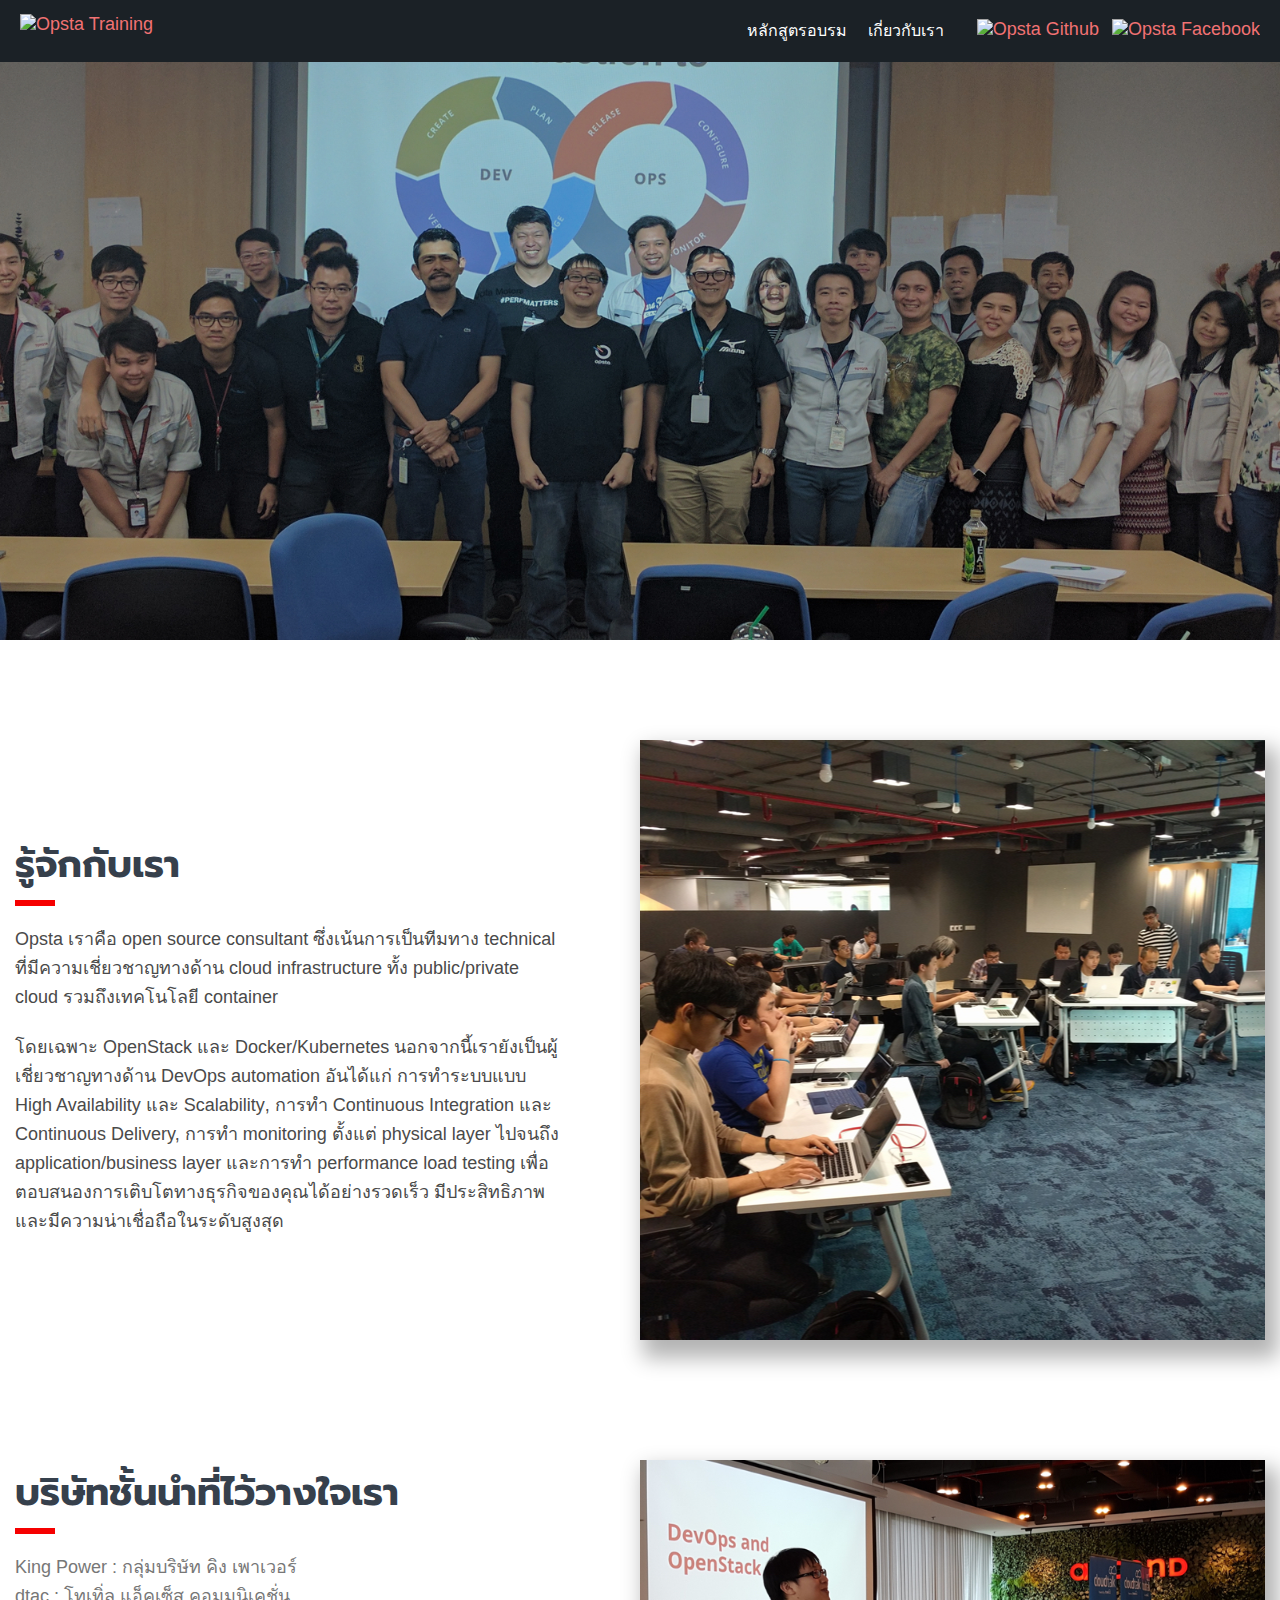
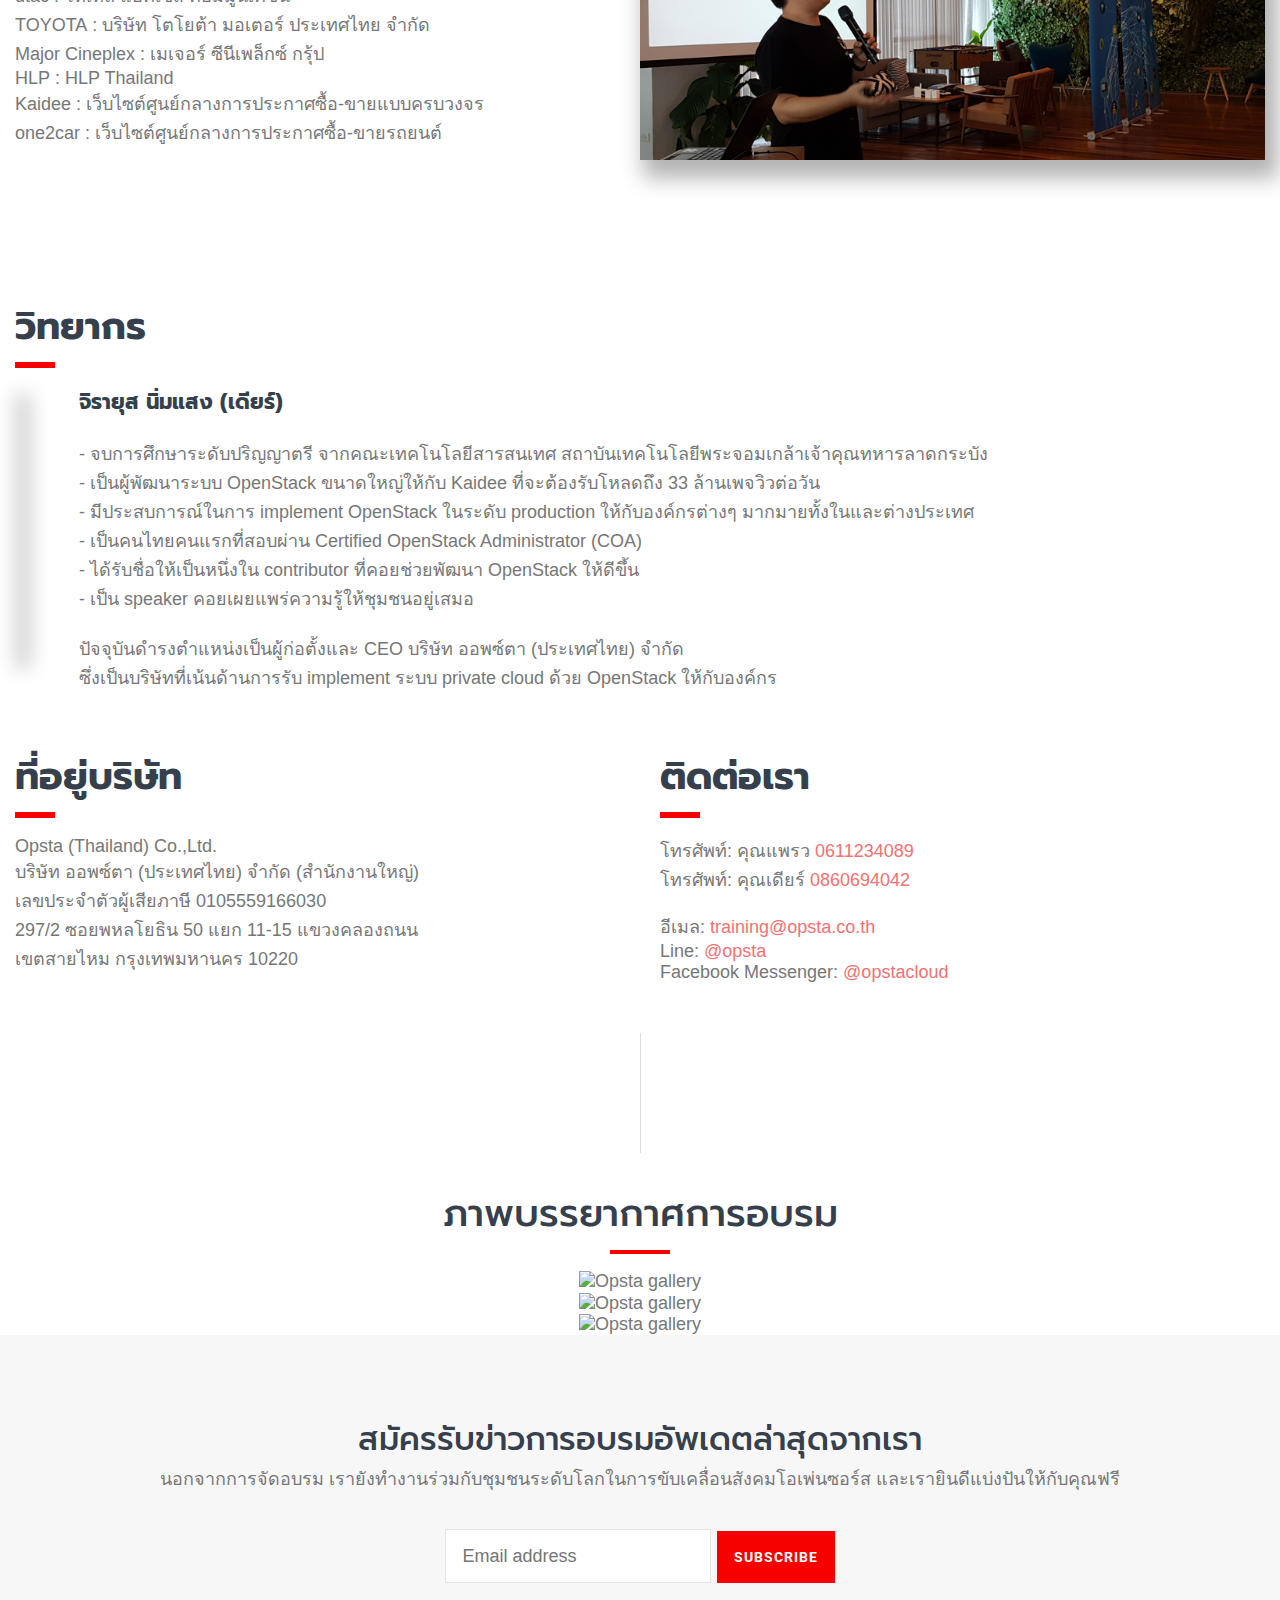
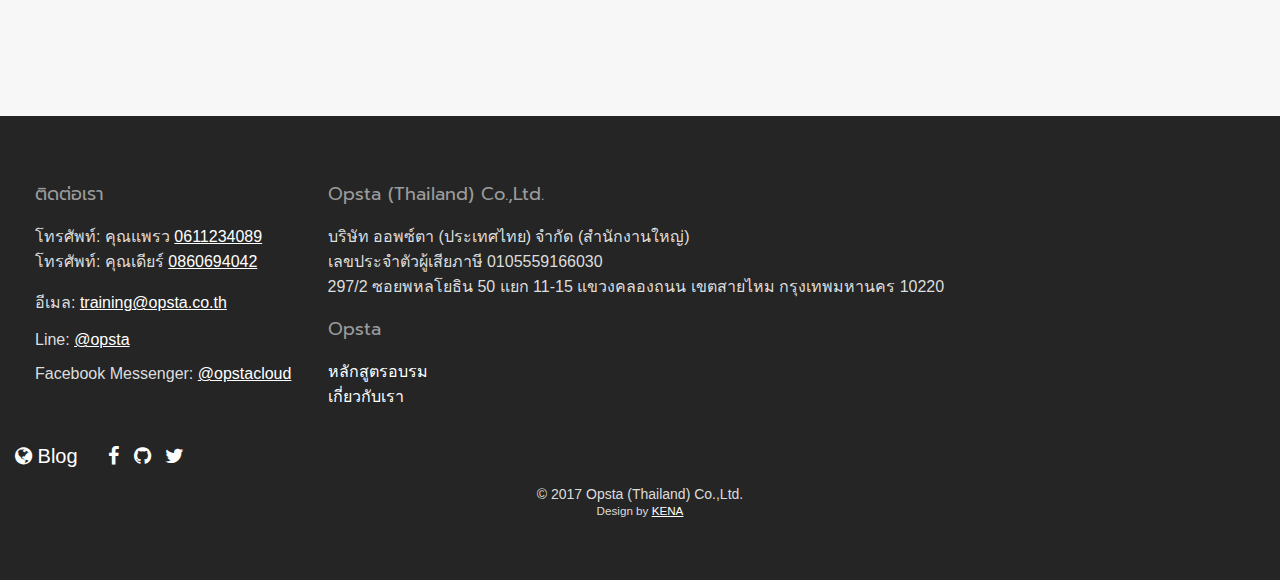
==== about.html @ 0e69b688 "Update responsive" ====
<!DOCTYPE HTML>
<html lang="en-US">
  <head>
    <title>About | OpenStack Expert | OpenStack Administration Workshop</title>
    <meta charset="utf-8" />
    <meta name="viewport" content="initial-scale=1.0,minimum-scale=1.0,maximum-scale=10.0,minimal-ui"/>
    <meta name="description" content=""/>
    <meta property="og:type" content="website"/>
    <meta property="og:title" content=""/>
    <meta property="og:description" content="">
    <meta property="og:site_name" content=""/>
    <meta property="og:url" content=""/>
    <link rel="icon" type="image/png" href="img/favicon.png" />
    <link href="./css/style.css" rel="stylesheet" />
    <link href="./css/theme.css" rel="stylesheet" />
    <link href="./css/workshop.css" rel="stylesheet" />
    <link href="https://fonts.googleapis.com/css?family=Roboto:400,700,900" rel="stylesheet">
    <link href="https://fonts.googleapis.com/css?family=Prompt:400,500,600,700" rel="stylesheet">
    <link href="https://fonts.googleapis.com/css?family=Quicksand:400,700" rel="stylesheet">
    <link rel="stylesheet" href="https://maxcdn.bootstrapcdn.com/font-awesome/4.5.0/css/font-awesome.min.css" />
    <script>
      (function(i,s,o,g,r,a,m){i['GoogleAnalyticsObject']=r;i[r]=i[r]||function(){
      (i[r].q=i[r].q||[]).push(arguments)},i[r].l=1*new Date();a=s.createElement(o),
      m=s.getElementsByTagName(o)[0];a.async=1;a.src=g;m.parentNode.insertBefore(a,m)
      })(window,document,'script','https://www.google-analytics.com/analytics.js','ga');

      ga('create', 'UA-130152-28', 'auto');
      ga('send', 'pageview');

    </script>
  </head>
  <body>
    <header class="navigation">
      <nav role="navigation">
        <a href="./">
          <img class="logo" src="img/Logo.svg" alt="Opsta Training" />
        </a>
        <div class="nav">
          <a href="./#course">หลักสูตรอบรม</a>
          <a href="about.html">เกี่ยวกับเรา</a>
          <span>
            <a class="data-link" href="https://github.com/opsta" target="_blank"><img src="img/icon-github.svg" alt="Opsta Github"/></a>
            <a class="data-link" href="https://www.facebook.com/opstacloud" target="_blank"><img src="img/icon-fb.svg" alt="Opsta Facebook"/></a>
          </span>
        </div>
      </nav>
    </header>
    <div class="header-about">
      <h1 class="title">We are Opsta</h1>
    </div>
    <section class="container about-us">
      <div class="table-content">
        <div class="content-list">
          <h2 class="title-section-content">รู้จักกับเรา</h2>
          <p class="content-des-list">
          <b>Opsta</b> เราคือ open source consultant ซึ่งเน้นการเป็นทีมทาง technical ที่มีความเชี่ยวชาญทางด้าน cloud infrastructure ทั้ง public/private cloud รวมถึงเทคโนโลยี container
          </p>
          <br>
          <p class="content-des-list">โดยเฉพาะ <b>OpenStack และ Docker/Kubernetes </b> นอกจากนี้เรายังเป็นผู้เชี่ยวชาญทางด้าน DevOps automation
            อันได้แก่ การทำระบบแบบ <b>High Availability</b> และ <b> Scalability</b>,
            การทำ <b> Continuous Integration</b> และ Continuous Delivery,
            การทำ monitoring ตั้งแต่ physical layer ไปจนถึง application/business layer
            และการทำ <b> performance load testing</b> เพื่อตอบสนองการเติบโตทางธุรกิจของคุณได้อย่างรวดเร็ว มีประสิทธิภาพ และมีความน่าเชื่อถือในระดับสูงสุด</p>
        </div>
        <div class="content-list">
          <div class="box-event present-about bg-cover">
          </div>
        </div>
      </div>
      <!-- END -->
      <div class="content">
        <div class="table-content">
          <div class="content-list">
            <h2 class="title-section-content">บริษัทชั้นนำที่ไว้วางใจเรา</h2>
            <ul class="non-list-data">
              <li><strong>King Power</strong> : กลุ่มบริษัท คิง เพาเวอร์</li>
              <li><strong>dtac</strong> : โทเทิ่ล แอ็คเซ็ส คอมมูนิเคชั่น</li>
              <li><strong>TOYOTA</strong> : บริษัท โตโยต้า มอเตอร์ ประเทศไทย จำกัด</li>
              <li><strong> Major Cineplex</strong> : เมเจอร์ ซีนีเพล็กซ์ กรุ้ป</li>
              <li><strong>HLP</strong> : HLP Thailand</li>
              <li><strong>Kaidee</strong> : เว็บไซต์ศูนย์กลางการประกาศซื้อ-ขายแบบครบวงจร</li>
              <li><strong>one2car</strong> :  เว็บไซต์ศูนย์กลางการประกาศซื้อ-ขายรถยนต์</li>
            </ul>
          </div>
          <div class="content-list">
            <div class="box-event present-event bg-cover">
            </div>
          </div>
        </div>
      </div>
      <!-- END -->
      <div class="content section-content" id="lecturer">
        <h2 class="title-section-content">วิทยากร</h2>
        <img src="https://training.opsta.io/img/Avatar2.png" alt="" class="about-lecturer">
        <h3 class="content-type">จิรายุส นิ่มแสง (เดียร์)</h3>
        <p>
          - จบการศึกษาระดับปริญญาตรี จากคณะเทคโนโลยีสารสนเทศ สถาบันเทคโนโลยีพระจอมเกล้าเจ้าคุณทหารลาดกระบัง <br>
          - เป็นผู้พัฒนาระบบ <strong> OpenStack </strong> ขนาดใหญ่ให้กับ Kaidee ที่จะต้องรับโหลดถึง 33 ล้านเพจวิวต่อวัน <br>
          - มีประสบการณ์ในการ implement OpenStack ในระดับ production ให้กับองค์กรต่างๆ มากมายทั้งในและต่างประเทศ <br>
          - เป็นคนไทยคนแรกที่สอบผ่าน <strong>Certified OpenStack Administrator (COA) </strong><br>
          - ได้รับชื่อให้เป็นหนึ่งใน contributor ที่คอยช่วยพัฒนา OpenStack ให้ดีขึ้น <br>
          - เป็น speaker คอยเผยแพร่ความรู้ให้ชุมชนอยู่เสมอ <br><br>
          ปัจจุบันดำรงตำแหน่งเป็นผู้ก่อตั้งและ CEO บริษัท ออพซ์ตา (ประเทศไทย) จำกัด <br>
          ซึ่งเป็นบริษัทที่เน้นด้านการรับ implement ระบบ private cloud ด้วย OpenStack ให้กับองค์กร
        </p>
      </div>
      <div class="content section-content">
        <div class="grid">
          <div class="col-6">
            <h2 class="title-section-content">ที่อยู่บริษัท</h2>
            <address>
              <strong>Opsta (Thailand) Co.,Ltd.</strong> <br>
              บริษัท ออพซ์ตา (ประเทศไทย) จำกัด (สำนักงานใหญ่)  <br>
              เลขประจำตัวผู้เสียภาษี 0105559166030 <br>
              297/2 ซอยพหลโยธิน 50 แยก 11-15 แขวงคลองถนน  <br>
              เขตสายไหม กรุงเทพมหานคร 10220
            </address>
          </div>
          <div class="col-6">
            <h2 class="title-section-content">ติดต่อเรา</h2>
            <p>
              โทรศัพท์: คุณแพรว <a href="tel:+66892885182">0611234089</a><br>
              โทรศัพท์: คุณเดียร์ <a href="tel:+66860694042">0860694042</a>
            </p>
            <p>
              อีเมล: <a href="mailto:training@opsta.co.th" target="_blank">training@opsta.co.th</a> <br>
              Line: <a href="http://line.me/ti/p/%40nuc8538i" target="_blank">@opsta</a> <br>
              Facebook Messenger: <a href="https://www.facebook.com/opstacloud/" target="_blank">@opstacloud</a>
            </p>
          </div>
        </div>
      </div>
    </section>

    <!-- END -->

    <hr class="gutter-content"/>

    <section class="section-gallery text-center">
      <h2 class="title-section-center">ภาพบรรยากาศการอบรม</h2>
      <div class="grid">
        <div class="col-4">
          <figure>
            <img src="img/gallery-1.jpg" alt="Opsta gallery">
          </figure>
        </div>
        <div class="col-4">
          <figure>
            <img src="img/gallery-2.jpg" alt="Opsta gallery">
          </figure>
        </div>
        <div class="col-4">
          <figure>
            <img src="img/gallery-3.jpg" alt="Opsta gallery">
          </figure>
        </div>
      </div>
    </section>

    <div class="section-subscribe text-center">
      <h2 class="title">สมัครรับข่าวการอบรมอัพเดตล่าสุดจากเรา</h2>
      <p class="des">นอกจากการจัดอบรม เรายังทำงานร่วมกับชุมชนระดับโลกในการขับเคลื่อนสังคมโอเพ่นซอร์ส และเรายินดีแบ่งปันให้กับคุณฟรี</p>
      <div id="mc_embed_signup">
        <form action="//opsta.us15.list-manage.com/subscribe/post?u=1d18418b2208ab98c441ec4a4&amp;id=fe31049965" method="post" id="mc-embedded-subscribe-form" name="mc-embedded-subscribe-form" class="validate" target="_blank" novalidate>
          <div id="mc_embed_signup_scroll">
          	<input type="email" value="" name="EMAIL" class="email" id="mce-EMAIL" placeholder="Email address" required>
            <!-- real people should not fill this in and expect good things - do not remove this or risk form bot signups-->
            <div style="position: absolute; left: -5000px;" aria-hidden="true"><input type="text" name="b_1d18418b2208ab98c441ec4a4_fe31049965" tabindex="-1" value=""></div>
            <span class="clear"><input type="submit" value="SUBSCRIBE" name="subscribe" id="mc-embedded-subscribe" class="btn-link"></span>
          </div>
        </form>
      </div>
      <img src="img/Technology-logo.svg" alt="">
    </div>
    <footer class="footer">
      <div class="container">
        <div class="grid">
          <div class="col-3">
            <h3 class="title">ติดต่อเรา</h3>
            <p>
              โทรศัพท์: คุณแพรว <a href="tel:+66892885182">0611234089</a><br>
              โทรศัพท์: คุณเดียร์ <a href="tel:+66860694042">0860694042</a>
            </p>
            <p>อีเมล: <a href="mailto:training@opsta.co.th" target="_blank">training@opsta.co.th</a></p>
            <p>Line: <a href="http://line.me/ti/p/%40nuc8538i" target="_blank">@opsta</a></p>
            <p>Facebook Messenger: <a href="https://www.facebook.com/opstacloud/" target="_blank">@opstacloud</a></p>
          </div>
          <div class="col-4">
            <h3 class="title">Opsta (Thailand) Co.,Ltd.</h3>
            <p>
              บริษัท ออพซ์ตา (ประเทศไทย) จำกัด (สำนักงานใหญ่) <br>
              เลขประจำตัวผู้เสียภาษี 0105559166030 <br>
              297/2 ซอยพหลโยธิน 50 แยก 11-15 แขวงคลองถนน
              เขตสายไหม กรุงเทพมหานคร 10220
            </p>
          </div>
          <div class="col-4 company-link">
            <h3 class="title">Opsta</h3>
            <p><a href="./#course">หลักสูตรอบรม</a></p>
            <p><a href="about.html">เกี่ยวกับเรา</a></p>
            <br/>
            <br/>
            <p>
              <a href="https://blog.opsta.io" target="_blank" class="icon-social"><span class="fa fa-globe"></span> Blog</a>
              <span class="social">
                <a href="https://facebook.com/opstacloud" target="_blank"><span class="fa fa-facebook"></span></a>
                <a href="https://github.com/opsta" target="_blank"><span class="fa fa-github"></span></a>
                <a href="https://twitter.com/opstacloud" target="_blank"><span class="fa fa-twitter"></span></a>
              </span>
            </p>
          </div>
        </div>
        <br>
        <p class="text-center copywriter">© 2017 Opsta (Thailand) Co.,Ltd. <br> <small> Design by <a href="http://kulachatkena.com/" target="_blank">KENA</a></small></p>
      </div>
    </footer>
  </body>
</html>
---- css/style.css ----
body {
    font-family: "Open Sans", Helvetica Neue, Helvetica, Arial, sans-serif;
    font-size: 18px;
    font-weight: 400;
    padding: 0;
    margin: 0;
    color: #777;
}
@media only screen and (min-width: 48em) {
    body {
        font-weight: 300;
    }
}
img {
    vertical-align: middle;
    max-width: 100%;
}
a {
    color: #F17273;
    text-decoration: none;
    -webkit-transition: color .2s;
    transition: color .2s;
}
a:hover {
    color: #36404C;
}
h1,
h2,
h3,
h4,
h5,
h6 {
  font-family: "Prompt", Arial, sans-serif;
  color: #36404C;
  margin-top: 0;
}
figure {
    margin: 0;
}
p {
    margin-top: 0;
}
.btn {
    display: block;
    text-align: center;
    background-color: #fff;
    border: 3px solid #36404C;
    color: #36404C;
    border-radius: 3px;
    padding: 10px 0;
    font-weight: 400;
    text-transform: uppercase;
}
.btn:hover {
    border-color: #F17273;
    color: #F17273;
}
.btn .fa {
    display: inline-block;
    margin-right: 15px;
}
.container {
    max-width: 1280px;
    margin: auto;
    padding: 0 15px;
}
.section-main {
    margin-top: 180px;
}
.section {
    padding-bottom: 30px;
}
.title {
    font-family: "Prompt", Arial, sans-serif;
    margin: 0;
}
@media only screen and (min-width: 48em) {
    .title {
        font-size: 42px;
    }
}
.title-section {
    font-family: "Prompt", Arial, sans-serif;
    font-size: 40px;
    border-left: 8px solid #F17273;
    position: relative;
    background-color: #fff;
    line-height: 40px;
    font-weight: 800;
    margin-bottom: 20px;
}
.title-section > b {
    background-color: #fff;
    display: inline-block;
    position: relative;
    padding: 0 15px;
    z-index: 20;
}
.title-section:after {
    content: '';
    width: 100%;
    background-color: #D8D8D8;
    height: 1px;
    position: absolute;
    top: 50%;
    right: 0;
}
.sub-title {
    font-size: 38px;
    margin: 15px 0;
}
.grid:before,
.grid:after {
    display: block;
    content: '';
    clear: both;
}
@media only screen and (min-width: 48em) {
    .grid {
        margin: 0 -20px;
    }
}
@media only screen and (min-width: 48em) {
    .col-3 {
        float: left;
        padding: 0 20px;
        width: 25%;
    }
    .col-6 {
        float: left;
        padding: 0 20px;
        width: 50%;
    }
}
@media only screen and (min-width: 48em) {
    .col-left {
        float: left;
        padding: 0 20px;
        width: 30%;
    }
}
@media only screen and (min-width: 48em) {
    .col-right {
        float: left;
        padding: 0 20px;
        width: 70%;
    }
}
/**
  1. Header
  2. Intro Company
  3. Service and Product
  4. About us
  5. Event
  6. Clients
  7. Contact us
  7. Footer
**/

*,
*:before,
*:after {
    box-sizing: border-box;
}
.header {
    position: fixed;
    left: 0;
    right: 0;
    top: 0;
    padding: 30px 0;
    background-color: #fff;
    box-shadow: 0 0 5px rgba(0, 0, 0, 0.1);
    z-index: 100;
}

.header nav {
    overflow: hidden;
}
.header #logo {
    float: left;
}
.header #logo img {
    display: block;
    height: 80px;
}
.header ul {
    list-style-type: none;
    padding: 0;
    margin: 0;
    float: right;
}
.header ul > li {
    display: inline-block;
    line-height: 4em;
    margin: 0 15px;
}
.header a {
    font-family: "Prompt", Arial, sans-serif;
    color: #36404C;
    font-weight: 400;
}
.nav-link::before {
    content: "";
    display: block;
    height: 150px;
    margin: -150px 0 0;
}
.intro {
    font-family: "Circular", Arial, sans-serif;
}
.poster {
    margin: 30px 0;
}
.company-intro {
    min-height: 440px;
    position: relative;
}
@media only screen and (min-width: 64em) {
    .company-intro {
        padding-bottom: 174px;
    }
}
@media only screen and (min-width: 48em) {
    .we-are-openstack {
        padding-top: 69.9999px;
    }
}
.intro-vision {
    font-size: 22px;
}
@media only screen and (min-width: 48em) {
    .intro-vision {
        max-width: 540px;
    }
}
.trusted-title {
    font-size: 18px;
    padding-top: 30px;
}
.trusted-by-our-costermers img {
    margin-right: 15px;
}
.we-build-scale {
    margin: -15px;
}
@media only screen and (min-width: 64em) {
    .we-build-scale {
        margin: 0;
        max-width: 60%;
        position: absolute;
        top: 0;
        right: 0;
    }
}
.service-section {
    padding-bottom: 50px;
}
.description-section {
    font-family: "Circular", Arial, sans-serif;
}
.intro strong,
.section strong {
    font-weight: bold;
}
.section-img {
    margin: 30px 0;
    text-align: left;
}
.section p {
    font-family: "Circular", Arial, sans-serif;
}
.description-section p {
    margin-bottom: 10px;
}
.service-lists {
    padding-top: 45px;
}
.service-lists .list-item {
    margin-bottom: 30px;
}
.title-service {
    font-size: 28px;
    margin: 0 0 5px;
}
.icon-service {
    float: left;
    overflow: hidden;
    margin-right: 30px;
    height: 48px;
}
@media only screen and (min-width: 48em) {
    .icon-service {
        height: auto;
    }
}
.detail {
    clear: left;
    margin-top: 15px;
}
@media only screen and (min-width: 48em) {
    .detail {
        clear: none;
        margin-top: 0;
    }
}
.photo-event {
    border-bottom: 8px solid #F17273;
    margin-bottom: 10px
}
.founder-opsta {
    overflow: hidden;
    padding: 20px;
}
.founder {
    float: left;
    margin: 0 0 20px 39.999px;
    position: relative;
}
.founder > img {
    position: relative;
    z-index: 10;
}
.founder:after {
    background-color: #F17273;
    width: 70%;
    height: 70%;
    position: absolute;
    content: '';
    bottom: -10px;
    right: -10px;
}
#name {
    font-family: "Open Sans", Helvetica Neue, Helvetica, Arial, sans-serif;
    font-size: 38px;
    font-weight: 300;
    margin-top: -10px;
    margin-bottom: 0;
}
.bio {
    float: left;
}
.expert {
    font-family: "Prompt", Arial, sans-serif;
    font-size: 35px;
    margin: 0;
}
.global-event {
    background-image: url(../img/full-bg-event.jpg);
    background-color: #36404C;
    -webkit-background-size: cover;
    -moz-background-size: cover;
    -o-background-size: cover;
    background-size: cover;
    position: relative;
    padding-top: 615px;
    padding-bottom: 75px;
    color: #fff;
}
.openstack-submit {
    border-left: 42px solid #F17273;
    padding-left: 30px;
}
.title-event {
    color: #fff;
    font-size: 48px;
    line-height: 42px;
}
.event-date-time {
    font-size: 22px;
}
.description-event {
    font-size: 28px;
}
.more-photo-event {
    font-size: 22px;
}
.more-photo-event a {
    text-decoration: underline;
    color: #fff;
    display: inline-block;
    margin-left: 15px;
}
.more-photo-event a:hover {
    color: #F17273;
}
.more-photo-event .icon-photo {
    margin-right: 15px;
}
.our-clients-and-partner {
    padding: 110px 0;
}
.our-clients-and-partner .title-section:after {
    display: none;
}
.our-partner .first-partner {
    margin-right: 60px;
}
.contact-us {
    border-top: 1px solid #D8D8D8;
    padding-top: 30px;
    padding: 50px 0;
    color: #36404C;
}

.contact-us p {
    font-size: 22px;
    max-width: 540px;
}
.list-contact {
    padding-top: 30px;
    font-size: 28px;
    color: #36404C;
}
.list-contact span {
    display: inline-block;
    margin: 0 15px 0 0;
}
.box-other-site {
    background-color: #f0f4f6;
    padding: 15px;
    min-height: 400px;
    border-bottom: 8px solid #F17273;
}
@media only screen and (min-width: 48em) {
    .box-other-site {
        padding: 45px;
        margin-left: 100px;
    }
}
.box-other-site .title-box {
    letter-spacing: 2px;
}
.box-other-site p {
    color: #36404C;
    font-size: 18px;
}
.box-other-site .icon-social {
    background-color: #fff;
    display: inline-block;
    font-weight: 400;
    color: #36404C;
    border-radius: 3px;
    padding: 6px 16px;
    border: 1px solid #D8D8D8;
}
.box-other-site .icon-social:hover {
    color: #F17273;
}
.box-other-site {
    font-family: "Circular", Arial, sans-serif;
}
.link-blog {
    font-size: 22px;
    font-weight: 400;
    display: inline-block;
    margin-bottom: 15px;
}
.thanks {
    padding-top: 30px;
    font-weight: 400;
}
.ceo-contact {
    display: block;
    border-radius: 100%;
    float: left;
    overflow: hidden;
    margin-right: 15px;
    height: 64px;
}
.footer-content {
    background-color: #262c30;
    padding: 45px 0;
    color: #D8D8D8;
    overflow: auto;
    font-size: 14px;
}
.footer-content .copyright {
    opacity: .7;
    margin: 0;
}
@media only screen and (min-width: 64em) {
    .footer-content .copyright {
        float: left;
    }
}
.footer-content .privacy {
    margin: 0;
}
@media only screen and (min-width: 64em) {
    .footer-content .privacy {
        float: right;
    }
}
.footer-content .privacy a {
    color: #D8D8D8;
    letter-spacing: 2px;
    opacity: .7;
}

@media only screen and (max-width: 48em) {
  body {
    font-size: 16px;
  }

  .header {
    padding: 0;
  }

  .header nav {
    box-shadow: 0 2px 4px rgba(0,0,0,.1);
    overflow: auto;
  }

  .header #logo {
    float: none;
    text-align: center;
  }

  .header #logo img {
    height: 24px;
    margin: 16px auto;
  }

  .header ul {
    overflow-y: scroll;
    white-space: nowrap;
    float: none;
  }

  .header ul > li {
    line-height: 30px;
    font-size: 14px;
    display: inline-block;
    margin-left: 0;
  }

  .section-main {
    margin-top: 120px;
  }

  .expert {
    font-size: 24px;
  }

  .title-section {
    font-size: 32px;
  }

  .founder {
    float: none;
    margin: 0;
  }

  .founder:after {
    display: none;
  }

  .bio {
    float: none;
    margin-top: 2em;
  }

  .founder-opsta ul {
    margin-left: 1em;
    padding: 0;
  }
}

.text-center {
  text-align: center;
}

.customers-review {
  text-align: center;
  color: #333;
}
.customers-review .title-section {
  border-left: none;
}

blockquote {
  margin: 20px 0;
  min-height: 120px;
}

.feedback img {
  padding-top: 20px;
  display: inline-block;
  border-top: 1px solid #F17273;
}

.customer-name {
  display: block;
}

.article-blog ul {
  list-style: none;
  margin: 0;
  padding: 0;
}

.article-blog ul li {
  display: block;
  overflow: hidden;
}

.thumb-blog {
  display: block;
  float: left;
  overflow: hidden;
  height: 128px;
  margin: 0 10px 20px 0;
}

.title-blog {
  margin-bottom: 0;
}

.label-blog {
  font-size: 12px;
  display: inline-block;
  background-color: #F17273;
  color: #fff;
  padding: 2px 8px;
  border-radius: 2px;
}
---- css/theme.css ----
/*============================================ Header */
/*
  transition: 0.4s cubic-bezier(0.18, 0.98, 0.45, 1);
*/

.navigation {
  background-color: #1b2126;
  position: absolute;
  top: 0;
  left: 0;
  right: 0;
  padding: 10px 20px;
}

.navigation .logo {
  height: 34px;
  display: inline-block;
  margin-top: 4px;
}

.navigation .nav {
  float: right;
  overflow: hidden;
}

.nav > a {
  display: inline-block;
  color: #fff;
  font-size: 16px;
  margin-left: 16px;
  line-height: 42px;
  transition: 0.4s cubic-bezier(0.18, 0.98, 0.45, 1);
}

.nav > span {
  display: inline-block;
  margin-left: 20px;
}

.nav > span img {
  display: inline-block;
  vertical-align: middle;
  margin-left: 8px;
  height: 24px;
  transition: 0.4s cubic-bezier(0.18, 0.98, 0.45, 1);
}

.data-link {
  transition: 0.4s cubic-bezier(0.18, 0.98, 0.45, 1);
}

.nav a:hover {
  opacity: .7;
}

/*============================================ Title */
.title-section-content {
  font-size: 28px;
  margin: 18px 0;
  line-height: 1;
  text-transform: uppercase;
}

.title-section-content:after,
 .section-content .title-content:after {
  display: block;
  width: 40px;
  height: 6px;
  background-color: #F60000;
  content: "";
  margin: 16px 0 0;
  line-height: 1;
}

.title-label {
  font-family: 'Roboto', sans-serif;
  font-weight: 900;
  font-size: 14px;
  text-transform: uppercase;
  color: #F60000;
  letter-spacing: 2px;
}

.title-label > span {
  display: inline-block;
  margin-left: 16px;
  color: #9B9B9B;
}

/*========================================= Paragraph */
.content-type {
  font-family: "Prompt", Arial, sans-serif;
}

/*========================================= Button */
.btn-link {
  background: #F60000;
  font-family: "Prompt", Arial, sans-serif;
  display: inline-block;
  font-size: 14px;
  font-weight: 500;
  color: #FFFFFF;
  letter-spacing: 1px;
  line-height: 50px;
  line-height: 50px;
  padding: 0 16px;
  margin-top: 20px;
  border: 1px solid #F60000;
  transition: 0.4s cubic-bezier(0.18, 0.98, 0.45, 1);
}

.btn-link:hover {
  background: #fff;
  color: #F60000;
}

.btn-course {
  font-family: 'Roboto', sans-serif;
  display: inline-block;
  font-size: 32px;
  font-weight: bold;
  color: #F60000;
  letter-spacing: 1px;
  line-height: 65px;
  padding: 0 24px;
  margin-top: 20px;
  border: 1px solid #F60000;
  transition: 0.4s cubic-bezier(0.18, 0.98, 0.45, 1);
}

.btn-link-blog {
  font-family: "Prompt", Arial, sans-serif;
  display: inline-block;
  font-size: 14px;
  font-weight: 500;
  letter-spacing: 1px;
  line-height: 50px;
  line-height: 50px;
  padding: 0 16px;
  margin-top: 20px;
  border: 1px solid #F60000;
  transition: 0.4s cubic-bezier(0.18, 0.98, 0.45, 1);
  background: #fff;
  color: #F60000;
}

.btn-link-blog:hover {
  background: #F60000;
  color: #FFFFFF;
}

.btn-register {
  background: #F60000;
  font-family: "Prompt", Arial, sans-serif;
  display: block;
  font-size: 18px;
  font-weight: 500;
  color: #FFFFFF;
  letter-spacing: 1px;
  line-height: 65px;
  line-height: 65px;
  padding: 0 38px;
  border: 1px solid #F60000;
  transition: 0.4s cubic-bezier(0.18, 0.98, 0.45, 1);
  text-align: center;
}

.btn-register:hover {
  background: #fff;
  color: #F60000;
}

/*============================================ Section subscribe */
.section-subscribe {
  background-color: #F7F7F7;
  padding: 5rem 20px;
}

.section-subscribe .des {
  font-size: 18px;
}

.section-subscribe .title {
  font-size: 32px;
  font-weight: 500;
}

.section-subscribe .email {
  background-color: #fff;
  border: 1px solid #E4E4E4;
  line-height: 36px;
  padding: 8px 16px;
  font-size: 18px;
  box-sizing: border-box;
}

#mc_embed_signup {
  margin-bottom: 2rem;
}

#mc-embedded-subscribe {
  font-family: 'Roboto', sans-serif;
  font-weight: bold;
  cursor: pointer;
}
/*============================================ box */
.box-event {
  background: #FFFFFF;
  box-shadow: 8px 13px 20px 5px rgba(0,0,0,0.30);
  width: 100%;
  /*min-height: 670px;*/
  text-align: center;
  display: block;
  transition: 0.4s cubic-bezier(0.18, 0.98, 0.45, 1);
}

.box-event:hover {
  box-shadow: 8px 13px 20px 5px rgba(0,0,0,0.4);
}

.wrap-event {
  padding: 8% 20px;
}

.wrap-event img {
  max-width: 248px;
}

.wrap-event .title,
.sub-title {
  font-family: 'Quicksand', sans-serif;
  font-weight: bold;
  font-size: 28px;
}

.wrap-event .title {
  margin: 2rem 0 6rem;
}

.wrap-event .date-time {
  font-size: 34px;
  font-family: 'Quicksand', sans-serif;
  font-weight: bold;
  color: #252525;
}

.wrap-event .label-course {
  color: #252525;
  margin: 0;
  font-weight: bold;
  letter-spacing: 2px;
  font-family: 'Roboto', sans-serif;
  font-size: 16px;
  text-transform: uppercase;
}
/*======================================== Workshop */
.workshop-list,
.content-list {
  padding: 20px 0;
}

.des-workshop,
.content-des-list {
  font-size: 18px;
  margin-bottom: 0;
  color: #4A4A4A;
}

/*============================================ Hero */
.into-service {
  background-size: cover;
  background-repeat: no-repeat;
  background-position: 100%;
  background-image: url(../img/full-cover.jpg);
  background-color: #222;
  padding: 8rem 0;
  text-align: center;
}

.into-service .title {
  font-family: 'Roboto', sans-serif;
  color: #fff;
  font-size: 32px;
  font-weight: bold;
  letter-spacing: 2px;
  margin: 4rem 0 3rem;
}

.into-service .title:after {
  display: block;
  width: 80px;
  height: 16px;
  background-color: #F60000;
  content: "";
  margin: 8px auto 0;
}

.des-into {
  color: #fff;
  max-width: 580px;
  line-height: 1.6;
  padding: 2rem 20px;
  margin: auto;
}

/* =================================== Card */
/* =================================== Gutter */
.gutter-content {
  background-color: #ddd;
  border: none;
  width: 1px;
  height: 120px;
  margin: auto;
  margin-top: 2rem;
}

/* =================================== Blog */
.section-blog {
  max-width: 880px;
  margin: auto;
  padding-bottom: 2rem;
}

.title-section-center,
.section-blog .title {
  font-size: 28px;
  font-weight: 500;
  margin: 2rem 0 1rem 0;
}

.title-section-center:after,
.section-blog .title:after {
  display: block;
  width: 60px;
  height: 4px;
  background-color: #F60000;
  content: "";
  margin: 8px auto 0;
}

.title-article {
  font-size: 18px;
  margin-bottom: 1rem;
  min-height: 56px;
  transition: 0.4s cubic-bezier(0.18, 0.98, 0.45, 1);
}

.article:hover .title-article {
  color: #F60000;
}

/*============================== section gallery */
.section-gallery .grid {
  margin: 0;
}

.section-gallery .col-4 {
  padding: 0;
}

/*============================== Footer */
.footer {
  background-color: #252525;
  padding: 4rem 20px 3rem;
  font-size: 16px;
  color: #ddd;
}

.footer .title {
  font-size: 18px;
  color: #9B9B9B;
  font-weight: 400;
  margin-bottom: 1rem;
}

.footer a {
  color: #fff;
  text-decoration: underline;
  transition: 0.4s cubic-bezier(0.18, 0.98, 0.45, 1);
}

.footer a:hover {
  opacity: .7;
}

.company-link p {
  margin-bottom: 0;
}

.company-link a {
  text-decoration: none;
}

.company-link a:hover {
  text-decoration: underline;
}

.footer .social {
  display: inline-block;
  margin-left: 16px;
}

.icon-social {
  font-size: 20px;
}

.social a {
  display: inline-block;
  margin-left: 10px;
  font-size: 20px;
}

.copywriter {
  font-size: 14px;
}

@media only screen and (min-width: 48em) {
  .title-section-center {
    font-size: 38px;
  }

  .object-left {
    position: relative;
    left: -2rem;
  }

  .object-right {
    position: relative;
    right: -2rem;
  }

  .workshop-list.workshop-wrap {
    padding-left: 5rem;
  }

  .object-left .des-workshop {
    padding-right: 0;
  }

  .title-section-content {
    font-size: 38px;
  }

  .into-service {
    padding: 12rem 0;
  }

  .into-service .title {
    font-size: 80px;
  }

  /* Workshop */
  .table-content {
    display: table;
    margin: 5rem 0;
    width: 100%;
  }

  .workshop-list,
  .content-list {
    display: table-cell;
    width: 50%;
    vertical-align: middle;
  }

  .des-workshop,
  .content-des-list {
    padding-right: 5rem;
  }
}

@media only screen and (max-width: 480px) {
  .nav > span {
    display: none;
  }

  .text-right {
    text-align: left;
  }

  [class*="col-"] + [class*="col-"] {
    margin-top: 2rem;
  }
}
---- css/workshop.css ----
/*====================== Title Article */
.title-content {
  font-size: 28px;
  text-transform: uppercase;
  margin-bottom: .25rem;
}

.bg-cover {
  background-size: cover;
  background-repeat: no-repeat;
  background-position: 100%;
}

.cover-service {
  background-size: cover;
  background-repeat: no-repeat;
  background-position: 100%;
  background-image: url(../img/full-cover.jpg);
  padding: 20rem 0;
  text-align: center;
}

.item-card-workshop {
  background-image: url(../img/item-card.svg);
  width: 94%;
  max-width: 1440px;
  margin: -30rem auto 5rem;
  background-color: #f60000;
}

.workshop-info {
  padding: 2rem;
  display: -webkit-box;
  display: -ms-flexbox;
  display: flex;
  -webkit-box-orient: horizontal;
  -webkit-box-direction: normal;
  -ms-flex-flow: row wrap;
  flex-flow: row wrap;
}

.workshop-info .head {
  -webkit-box-flex: 4;
  -ms-flex: 3 0px;
  flex: 3 0px;
}

.workshop-info .head > h1 {
  color: #fff;
  font-size: 40px;
  line-height: 40px;
  margin-bottom: 2rem;
}

.workshop-info .head > h1:after {
  display: block;
  content: "";
  width: 120px;
  height: 16px;
  background-color: #000;
  margin-top: 8px;
}

.workshop-info .event-card {
  -webkit-box-ordinal-group: 3;
  -ms-flex-order: 2;
  order: 2;
  -webkit-box-flex: 2;
-ms-flex: 2 0px;
  flex: 2 0px;
}

.workshop-info .founder-event {
  -webkit-box-ordinal-group: 4;
  -ms-flex-order: 3;
  order: 3;
  -webkit-box-flex: 1;
  -ms-flex: 1 100%;
  flex: 1 100%;
  margin-top: -185px;
  color: #fff;
}


.founder-event .profile {
  height: 120px;
}

.founder-event .name {
  font-size: 38px;
}


/*============================================================= Article */
.content {
  font-size: 16px;
}

.section-content {
  padding-top: 3rem;
}

.section-content .title-content {
  margin-bottom: 1rem;
}

.section-content .title-content:after {
  margin-top: 4px;
}

.keyword {
  color: #f60000;
}

.icon-event {
  display: inline-block;
}

.event-detail span.fa {
  color: #252525 !important;
}

.event-detail .fix-content {
  max-width: 420px;
}

.event-info {
  position: relative;
}

.map-location {
  display: inline-block;
  vertical-align: top;
  max-width: 168px;
  text-align: center;
  color: #4A4A4A;
}

.map-location > img {
  margin-bottom: 1rem;
}

/*===========================================================  Trainer */
.trainer .profile {
  height: 120px;
  margin-bottom: 1rem;
}

.trainer .content-type {
  font-weight: bold;
  font-size: 18px;
  color: #252525;
  margin: 0;
}

/* RWD MAX Screen Mobile */
@media only screen and (max-width: 34em) {
  .workshop-info {
    padding: 1rem;
  }
  .workshop-info .head > h1 {
    font-size: 32px;
  }

  .wrap-event .title {
    font-size: 22px;
    margin-bottom: 1rem;
  }
}

/* ====================================================== Form Register */
.header-form {
  background-image: url(../img/header-form.jpg);
  background-size: cover;
  background-position: 100%;
  padding: 15rem 0;
  text-align: center;
  margin-bottom: -10rem;
}

.form-register {
  text-align: center;
  padding: 0;
  border-top: 10px solid #F60000;
  background-color: #fff;
}

.header-form .title,
.header-about .title {
  color: #fff;
  line-height: normal;
  margin-bottom: 3rem;
  letter-spacing: 1px;
}

.header-form .title b {
  display: block;
  font-size: 24px;
  font-weight: 500;
}

.icon-form {
  width: 80px;
  margin-bottom: 2rem;
}

/* =============================================================  About */
.about-us .title-section-content {
  margin-top: 0;
}

.non-list-data {
  padding: 0;
  margin-left: 0;
  list-style-type: none;
  margin-bottom: 0;
}

.header-about {
  background-image: url(../img/header-about.jpg);
  background-size: cover;
  background-position: center;
  background-color: #222;
  padding: 8rem 0;
  text-align: center;
  text-transform: uppercase;
  color: #fff;
}

.header-about .title {
  display: none;
}

.present-about {
  background-image: url(../img/present-about.jpg);
  background-position: center;
  height: 600px;
}

.present-event {
  background-image: url(../img/photo-event.jpg);
  background-position: center;
  height: 300px;
}

address {
  font-style: normal;
}

.about-lecturer {
  height: 138px;
  float: left;
  overflow: hidden;
  margin: 0 1rem 1rem 0;
  box-shadow: 8px 13px 20px 5px rgba(0,0,0,0.30);
}

/* RWD MAX Screen Tablet */
@media only screen and (max-width: 480px) {
  .item-card-workshop {
    margin-bottom: 2rem;
  }
}

@media only screen and (max-width: 64em) {
  .workshop-info .head {
    flex: 1 100%;
  }

  .workshop-info .event-card {
    flex: 1 100%;
    margin-top: 2rem;
  }

  .workshop-info .founder-event {
    margin-top: 2rem;
    margin-bottom: 0;
    text-align: center;
  }

  .sub-title {
    font-size: 22px;
  }

  .header-form {
    padding: 5rem 0;
    margin-bottom: -5rem;
  }
}

/* RWD Desktop 1024px */
@media only screen and (min-width: 64em) {
  .workshop-info .head > h1 {
    font-size: 80px;
    line-height: 80px;
    margin-top: 3rem;
  }

  .register {
    position: absolute;
    top: 20px;
    right: 0;
  }

  .btn-register  {
    display: inline-block;
  }

  .content {
    font-size: 18px;
  }

  .founder-event .profile {
    float: left;
    overflow: hidden;
    height: 156px;
    margin-right: 2rem;
  }

  .header-about {
    padding: 20rem 0;
    margin-bottom: 4rem;
  }

  .about-lecturer {
    float: left;
    height: 264px;
    overflow: hidden;
    margin: 0 4rem 2rem 0;
  }

  .map-location {
    margin-top: -1.8rem;
  }
}

/* RWD Large Screen */
@media only screen and (min-width: 1660px) {
  .workshop-info {
    padding: 5rem;
  }

  .cover-service {
    padding: 20rem 0;
  }
}
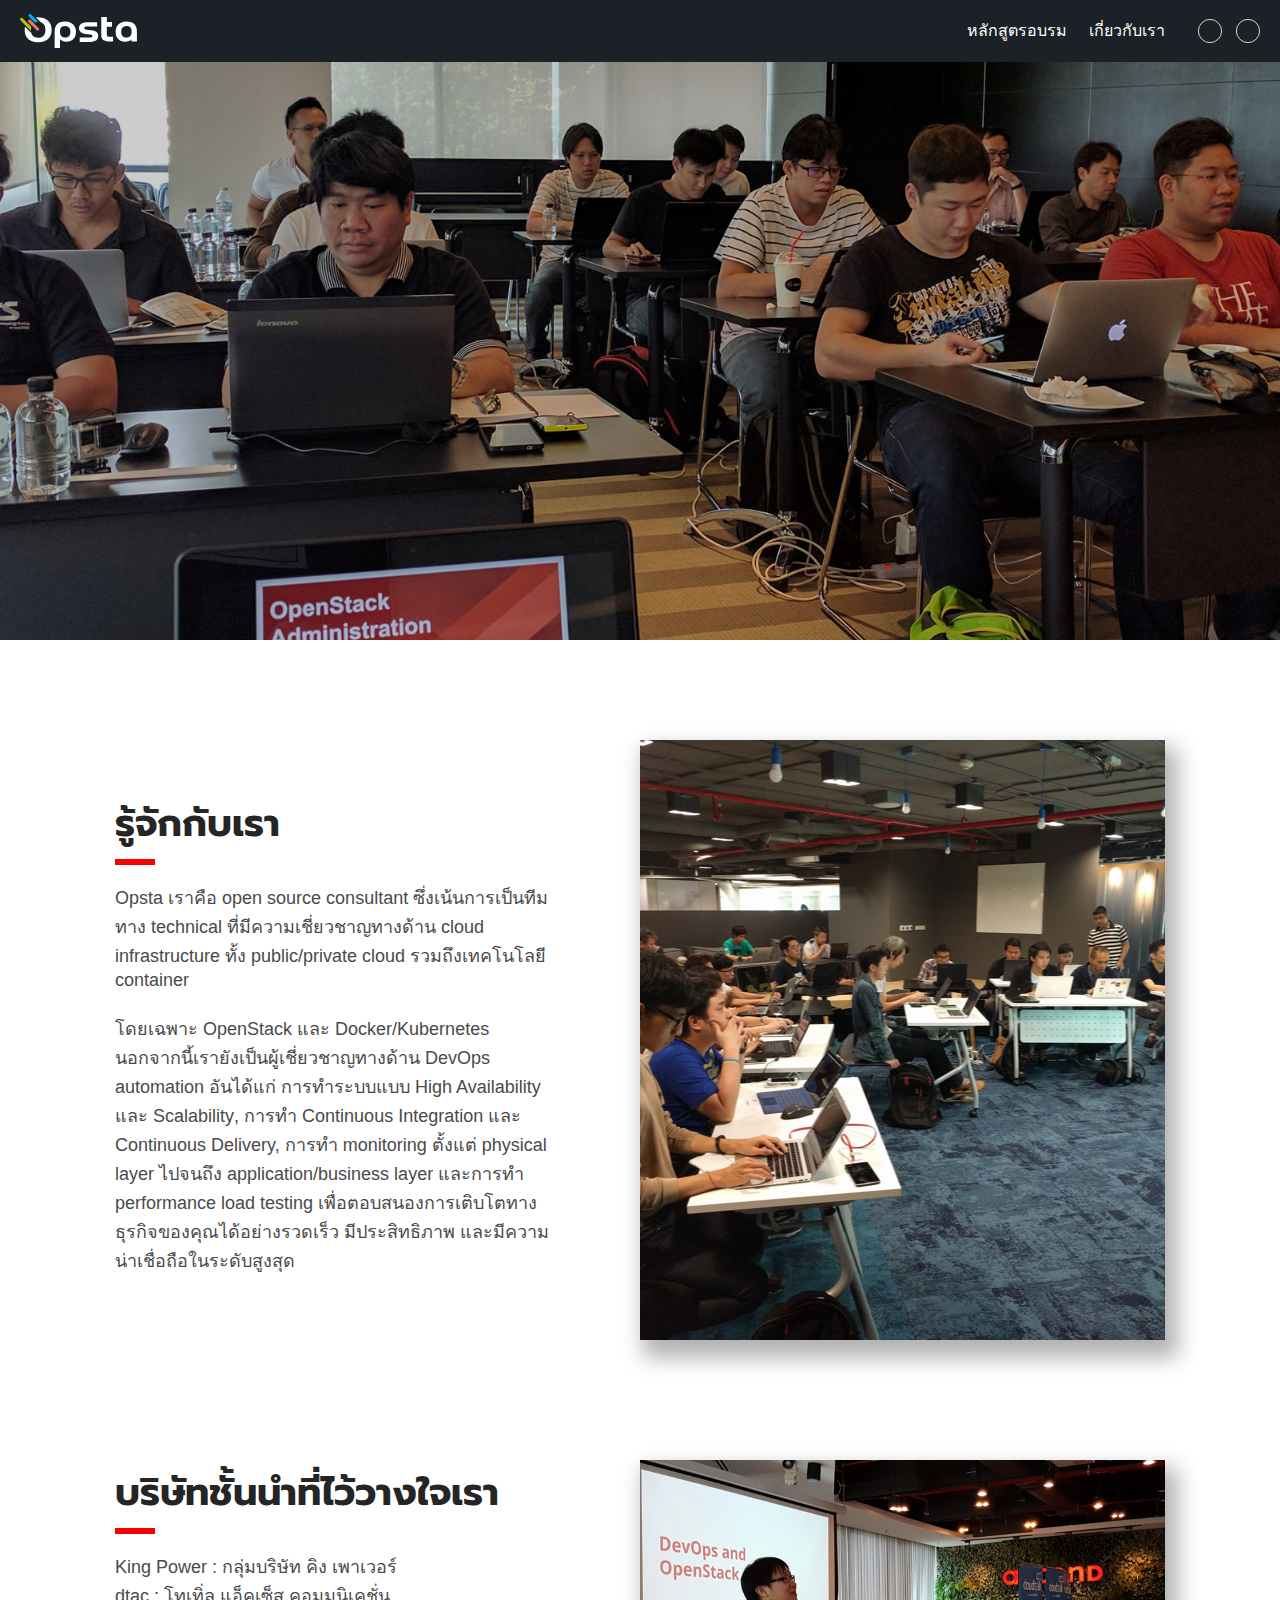
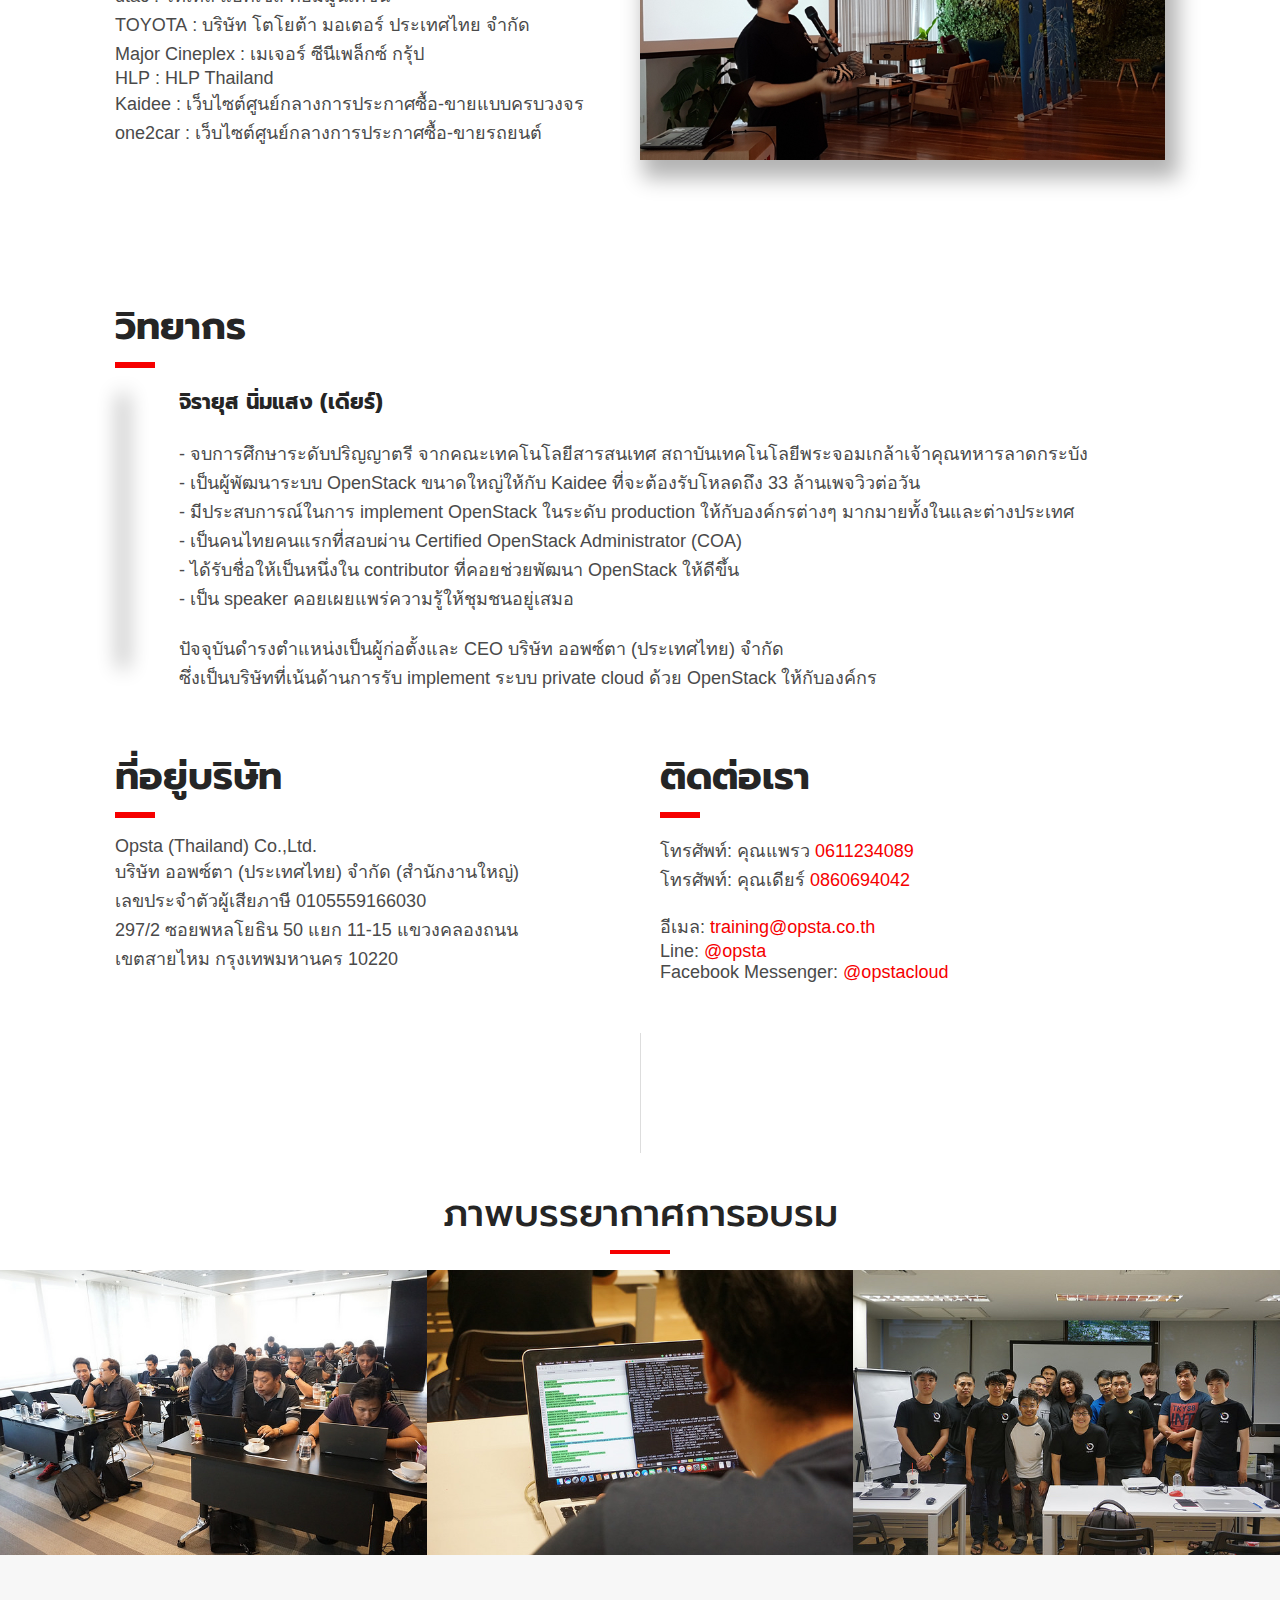
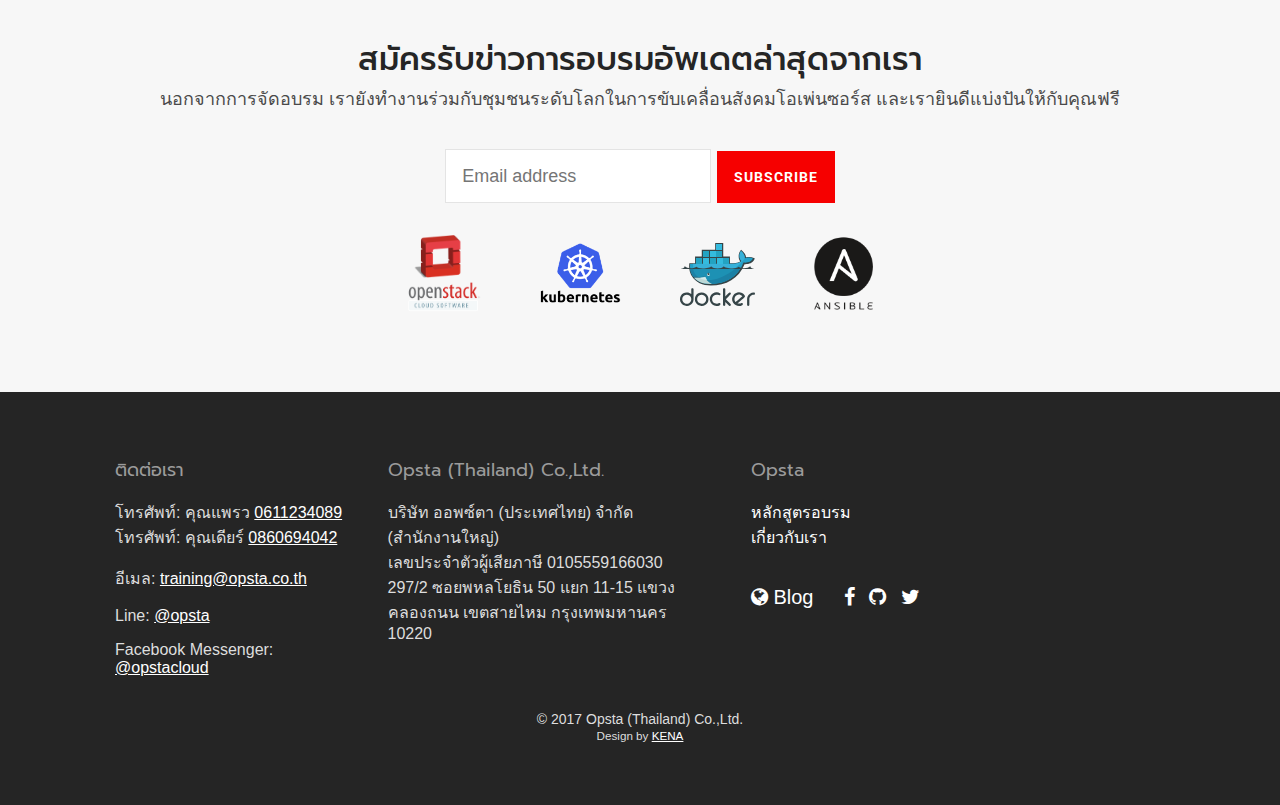
==== commit 185b025a: "Merge 49336cb681fffca2298b90ec8f021c645f0541a4 into d679b17f80a2cb4245a9b7071ced13166d0eb85f" ====
--- a/about.html
+++ b/about.html
@@ -10,6 +10,7 @@
     <meta property="og:description" content="">
     <meta property="og:site_name" content=""/>
     <meta property="og:url" content=""/>
+    <meta property="og:image" content="https://training.opsta.io/fb-og.jpg" />
     <link rel="icon" type="image/png" href="img/favicon.png" />
     <link href="./css/style.css" rel="stylesheet" />
     <link href="./css/theme.css" rel="stylesheet" />
--- a/css/style.css
+++ b/css/style.css
@@ -1,11 +1,27 @@
+html {
+  text-rendering: optimizeLegibility;
+  -webkit-font-smoothing: antialiased;
+  -moz-osx-font-smoothing: grayscale;
+  -moz-font-feature-settings: "liga", "kern";
+  background-color: #000;
+  margin: 0;
+  padding: 0;
+}
+
 body {
-    font-family: "Open Sans", Helvetica Neue, Helvetica, Arial, sans-serif;
-    font-size: 18px;
-    font-weight: 400;
+    font-family: Arial, sans-serif;
+    background-color: #fff;
+    font-size: 20px;
+    font-weight: normal;
     padding: 0;
     margin: 0;
-    color: #777;
-}
+    color: #4A4A4A;
+    max-width: 1874px;
+    margin: auto;
+    position: relative;
+    overflow-x: hidden;
+}
+
 @media only screen and (min-width: 48em) {
     body {
         font-weight: 300;
@@ -16,7 +32,7 @@
     max-width: 100%;
 }
 a {
-    color: #F17273;
+    color: #F60000;
     text-decoration: none;
     -webkit-transition: color .2s;
     transition: color .2s;
@@ -31,7 +47,7 @@
 h5,
 h6 {
   font-family: "Prompt", Arial, sans-serif;
-  color: #36404C;
+  color: #252525;
   margin-top: 0;
 }
 figure {
@@ -59,11 +75,13 @@
     display: inline-block;
     margin-right: 15px;
 }
+
 .container {
-    max-width: 1280px;
+    max-width: 1080px;
     margin: auto;
     padding: 0 15px;
 }
+
 .section-main {
     margin-top: 180px;
 }
@@ -126,10 +144,20 @@
         padding: 0 20px;
         width: 25%;
     }
+    .col-4 {
+        float: left;
+        padding: 0 20px;
+        width: 33.333333%;
+    }
     .col-6 {
         float: left;
         padding: 0 20px;
         width: 50%;
+    }
+    .col-8 {
+      float: left;
+      padding: 0 20px;
+      width: 66.666666%;
     }
 }
 @media only screen and (min-width: 48em) {
@@ -491,6 +519,13 @@
         float: right;
     }
 }
+
+@media only screen and (min-width: 1660px) {
+  .container {
+    max-width: 1280px;
+  }
+}
+
 .footer-content .privacy a {
     color: #D8D8D8;
     letter-spacing: 2px;
@@ -568,6 +603,10 @@
 
 .text-center {
   text-align: center;
+}
+
+.text-right {
+  text-align: right;
 }
 
 .customers-review {
--- a/css/workshop.css
+++ b/css/workshop.css
@@ -217,7 +217,7 @@
 }
 
 .header-about {
-  background-image: url(../img/header-about.jpg);
+  background-image: url(../img/header-about-1.jpg);
   background-size: cover;
   background-position: center;
   background-color: #222;
